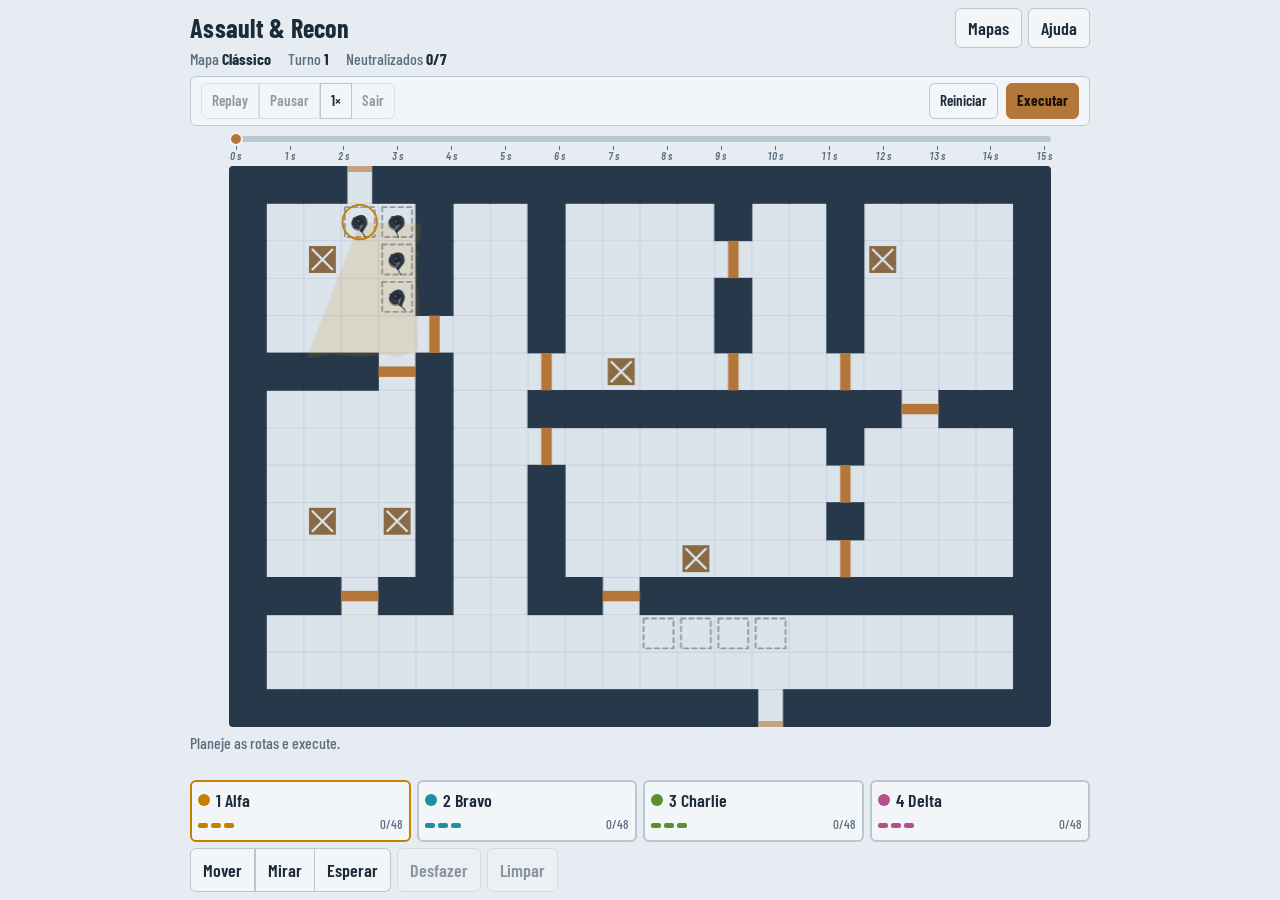
==== index.html @ 05cd3ec7 "feat: require a second tap to confirm restart" ====
<!doctype html>
<html lang="pt-BR">

<head>
  <meta charset="utf-8">
  <meta name="viewport" content="width=device-width, initial-scale=1, viewport-fit=cover">
  <title>Assault & Recon</title>

  <!-- Tipografia -->
  <link rel="preconnect" href="https://fonts.googleapis.com">
  <link rel="preconnect" href="https://fonts.gstatic.com" crossorigin>
  <link href="https://fonts.googleapis.com/css2?family=Barlow+Condensed:wght@500;600;700&display=swap" rel="stylesheet">

  <!-- Módulos CSS -->
  <link rel="stylesheet" href="css/theme.css">
  <link rel="stylesheet" href="css/layout.css">
  <link rel="stylesheet" href="css/stage.css">
  <link rel="stylesheet" href="css/hud.css">
  <link rel="stylesheet" href="css/modals.css">
</head>

<body>
  <main class="app">
    <!-- Cabeçalho e estatísticas -->
    <header class="top">
      <h1>Assault & Recon</h1>
      <div class="hbtn">
        <button data-open="sheetGen">Mapas</button>
        <button data-open="sheetHelp">Ajuda</button>
      </div>
      <div class="stat">
        <span>Mapa <b id="mapname">Clássico</b></span>
        <span>Turno <b id="turn">1</b></span>
        <span>Neutralizados <b id="foes">0/0</b></span>
      </div>
    </header>

    <!-- Barra superior: replay, tempo e ações do turno -->
    <div class="topbar">
      <div class="seg" role="group" aria-label="Replay">
        <button id="replayBtn">Replay</button>
        <button id="replayToggle">Pausar</button>
        <button id="replaySpeed" title="Velocidade do replay">1×</button>
        <button id="replayClose">Sair</button>
      </div>
      <span class="time" id="timeTxt"></span>
      <button id="reset">Reiniciar</button>
      <button id="go" class="go">Executar</button>
    </div>

    <!-- Área tática do mapa -->
    <div class="stage" id="stage">
      <div class="board">
        <!-- Barra de tempo: mesma largura do mapa, marcas a cada segundo -->
        <div class="timebar">
          <input type="range" id="timeline" min="0" max="15" step="0.01" value="0" aria-label="Tempo do turno">
          <div class="ticks" id="ticks"></div>
        </div>
        <canvas id="cv" aria-label="Mapa tático"></canvas>
      </div>
      <div class="over" id="over" hidden>
        <p id="overMsg"></p>
        <button id="again">Jogar de novo</button>
      </div>
    </div>

    <!-- Registro de eventos (Log) -->
    <p class="log" id="log" aria-live="polite"></p>

    <!-- Painel de comando e esquadrão -->
    <section class="panel">
      <div class="squad" id="squad"></div>
      <div class="tools">
        <div class="seg" role="group" aria-label="Modo">
          <button data-mode="move" aria-pressed="false">Mover</button>
          <button data-mode="aim" aria-pressed="false">Mirar</button>
          <button data-mode="wait" aria-pressed="false">Esperar</button>
        </div>
        <button id="undo">Desfazer</button>
        <button id="clear">Limpar</button>
      </div>
    </section>

    <!-- Modal: Gerador de mapas -->
    <div class="sheet" id="sheetGen" hidden role="dialog" aria-modal="true" aria-labelledby="genTitle">
      <div class="sheet-card">
        <div class="sheet-head">
          <h2 id="genTitle">Gerador de mapas</h2>
          <button data-close>Fechar</button>
        </div>
        <div class="sheet-body">
          <div class="fields">
            <label><span>Largura <output id="pWo"></output></span><input type="range" id="pW" min="14" max="32"
                value="22"></label>
            <label><span>Altura <output id="pHo"></output></span><input type="range" id="pH" min="10" max="22"
                value="15"></label>
            <label><span>Salas <output id="pRo"></output></span><input type="range" id="pR" min="2" max="14"
                value="6"></label>
            <label><span>Inimigos <output id="pEo"></output></span><input type="range" id="pE" min="1" max="20"
                value="7"></label>
            <label><span>Caixas <output id="pCo"></output></span><input type="range" id="pC" min="0" max="20"
                value="8"></label>
            <label><span>Portas extras <output id="pXo"></output></span><input type="range" id="pX" min="0" max="8"
                value="3"></label>
            <label><span>Corredores <output id="pKo"></output></span><input type="range" id="pK" min="0" max="100"
                step="10" value="40"></label>
            <label><span>Largura do corredor <output id="pKwo"></output></span><input type="range" id="pKw" min="2"
                max="3" value="2"></label>
            <label><span>Semente</span><input type="text" id="pSeed" maxlength="16" autocomplete="off"
                spellcheck="false"></label>
          </div>
          <div class="tools">
            <button id="genBtn">Gerar mapa</button>
            <button id="reroll">Nova semente</button>
            <button id="classic">Mapa clássico</button>
            <button id="wipe">Apagar dados salvos</button>
          </div>
        </div>
      </div>
    </div>

    <!-- Modal: Como jogar -->
    <div class="sheet" id="sheetHelp" hidden role="dialog" aria-modal="true" aria-labelledby="helpTitle">
      <div class="sheet-card">
        <div class="sheet-head">
          <h2 id="helpTitle">Como jogar</h2>
          <button data-close>Fechar</button>
        </div>
        <div class="sheet-body">
          <p>Sem nenhum modo ativo, toque num operador no mapa para selecioná-lo; tocar de novo no botão do modo ativo
            o desliga. No modo Mover, cada toque no mapa soma um trecho à rota, inclusive até a casa de outro operador. No modo
            Mirar, toque onde ele deve apontar quando parar. As casas destacadas mostram o que ele vai enxergar dali (as
            mais claras ficam atrás de caixas).</p>
          <p>No turno 1 você escolhe por onde entrar: os quadrados tracejados são as vagas das entradas. Mapas com pelo
            menos 6 salas e corredores somados têm duas, nos cantos superior esquerdo e inferior direito. Os menores têm
            uma só, sorteada entre esses dois cantos. Com um operador selecionado, no modo Mover, toque numa vaga livre para
            levá-lo até ela. A rota dele é apagada. A abertura na parede externa de cada entrada marca por onde o esquadrão
            chegou.</p>
          <p>Planeje o esquadrão inteiro e toque em Executar: todos agem ao mesmo tempo. Inimigos só aparecem quando
            alguém os enxerga, e pegar um alvo de costas é a melhor jogada. Caixas dão cobertura parcial. Portas
            fechadas bloqueiam a visão até alguém entrar.</p>
          <p>No gerador, a mesma semente com os mesmos parâmetros sempre gera o mesmo mapa, então dá para compartilhar
            uma fase só passando esses valores.</p>
          <p>O progresso fica salvo neste navegador, separado por mapa: o plano do esquadrão e o estado da partida.
            Voltar a um mapa já jogado retoma de onde parou; Reiniciar começa do zero (toque de novo em até 3 s para confirmar).</p>
          <p>Cada operador anda até 48 casas por turno (diagonais contam como 1,4). O cartão mostra quanto da rota já
            foi usado, e um trecho que passa do limite é cortado no último ponto alcançável.</p>
          <p>Esperar sincroniza a equipe: com um operador selecionado, toque num ponto da rota dele (ou nele mesmo) para
            marcar onde ele para. Depois toque num ponto da rota de outro operador: quando esse outro passar por ali, o
            primeiro segue. Se quem dá o sinal cair, a espera é liberada.</p>
          <p>Operadores nunca ocupam a mesma casa. Em qualquer disputa de casa vence a rota criada primeiro: se duas
            rotas terminam na mesma casa, a criada depois é cortada antes dela, e quem está parado sem rota mantém a
            sua casa. Quem encontrar a próxima casa ocupada fica parado (anel tracejado) até ela liberar. Cada turno
            dura no máximo 15 s de ação, mostrados na barra de tempo acima do mapa. Aos 15 s tudo congela, até tiroteios. Tempo parado por bloqueio ou
            espera é tempo a menos andando. Quem congelar no meio de um passo termina esse passo no começo do turno
            seguinte.</p>
          <p>Replay: a mesma barra de tempo permite avançar ou voltar; o botão de velocidade alterna entre 1×, 0.5× e
            0.25×.</p>
          <p>Zoom: pinça no celular ou roda do mouse. Com zoom, arraste o mapa para movê-lo.</p>
          <p>Atalhos: 1 a 4 seleciona, M move, A mira, E espera (de novo desliga o modo), Z desfaz, R replay, Enter executa.</p>
        </div>
      </div>
    </div>
  </main>

  <!-- Assault & Recon JavaScript (ES Module) -->
  <script type="module" src="js/app.js"></script>
</body>

</html>
---- css/theme.css ----
:root {
  --bg: #E6ECF1;
  --board: #DCE4EB;
  --grid: #C9D4DE;
  --wall: #26384A;
  --ink: #1C2B3A;
  --muted: #5B6E80;
  --crate: #8A6A44;
  --door: #B5763A;
  --enemy: #C8402C;
  --panel: #F3F6F9;
  --line: #B9C7D3;
  --gotext: #1C1206;
  --op0: #C67F00;
  --op1: #1F8FA3;
  --op2: #5E8F2E;
  --op3: #B4508A;
  color-scheme: light;
  box-sizing: border-box;
  padding-top: env(safe-area-inset-top, 0px);
  padding-bottom: env(safe-area-inset-bottom, 0px);
}

@media (prefers-color-scheme: dark) {
  :root:not([data-theme="light"]) {
    --bg: #132030;
    --board: #1A293A;
    --grid: #23374B;
    --wall: #C9D6E2;
    --ink: #E4ECF3;
    --muted: #8FA3B6;
    --crate: #A98758;
    --door: #D9954F;
    --enemy: #F06A52;
    --panel: #1D2E41;
    --line: #2E4559;
    --gotext: #1C1206;
    --op0: #F2B134;
    --op1: #5EC8D8;
    --op2: #9CCB6A;
    --op3: #E58FB5;
    color-scheme: dark;
  }
}

:root[data-theme="dark"] {
  --bg: #132030;
  --board: #1A293A;
  --grid: #23374B;
  --wall: #C9D6E2;
  --ink: #E4ECF3;
  --muted: #8FA3B6;
  --crate: #A98758;
  --door: #D9954F;
  --enemy: #F06A52;
  --panel: #1D2E41;
  --line: #2E4559;
  --gotext: #1C1206;
  --op0: #F2B134;
  --op1: #5EC8D8;
  --op2: #9CCB6A;
  --op3: #E58FB5;
  color-scheme: dark;
}

*, *::before, *::after {
  box-sizing: border-box;
}

html, body {
  margin: 0;
  height: 100%;
  overflow: hidden;
  overscroll-behavior: none;
  background: var(--bg);
  color: var(--ink);
}

body {
  font: 500 18px/1.35 'Barlow Condensed', 'Arial Narrow', 'Roboto Condensed', sans-serif;
  -webkit-tap-highlight-color: transparent;
}
---- css/layout.css ----
.app {
  max-width: 920px;
  width: 100%;
  height: 100%;
  margin: 0 auto;
  padding: 8px 10px;
  display: flex;
  flex-direction: column;
  gap: 6px;
}

.top {
  display: grid;
  grid-template-columns: minmax(0, 1fr) auto;
  align-items: center;
  gap: 0 10px;
}

h1 {
  margin: 0;
  font-weight: 700;
  font-size: 26px;
  letter-spacing: .01em;
  white-space: nowrap;
  overflow: hidden;
  text-overflow: ellipsis;
}

.hbtn {
  display: flex;
  gap: 6px;
}

.hbtn button {
  min-height: 40px;
  padding: 4px 12px;
}

.stat {
  grid-column: 1 / -1;
  color: var(--muted);
  font-size: 16px;
  white-space: nowrap;
  overflow: hidden;
  text-overflow: ellipsis;
}

.stat span {
  margin-right: 14px;
}

.stat b {
  color: var(--ink);
  font-weight: 700;
}
---- css/stage.css ----
.stage {
  flex: 1;
  position: relative;
  min-height: 0;
  min-width: 0;
  overflow: hidden;
  display: flex;
  align-items: center;
  justify-content: center;
}

.board {
  display: flex;
  flex-direction: column;
  gap: 4px;
}

/* A largura própria da barra não conta: ela acompanha a largura do mapa */
.timebar {
  contain: inline-size;
}

/* Polegar de 14px: marcas e preenchimento usam o mesmo centro, 7px + (100% - 14px) * fração */
.timebar input[type=range] {
  --fill: var(--door);
  -webkit-appearance: none;
  appearance: none;
  display: block;
  width: 100%;
  height: 14px;
  margin: 0;
  background: transparent;
  cursor: pointer;
}

.timebar input[type=range].frozen {
  --fill: var(--enemy);
}

.timebar input[type=range]:disabled {
  cursor: default;
}

.timebar input[type=range]::-webkit-slider-runnable-track {
  height: 6px;
  border-radius: 3px;
  background: linear-gradient(to right, var(--fill) calc(7px + (100% - 14px) * var(--p, 0)), var(--line) 0);
}

.timebar input[type=range]::-moz-range-track {
  height: 6px;
  border-radius: 3px;
  background: linear-gradient(to right, var(--fill) calc(7px + (100% - 14px) * var(--p, 0)), var(--line) 0);
}

.timebar input[type=range]::-webkit-slider-thumb {
  -webkit-appearance: none;
  box-sizing: border-box;
  width: 14px;
  height: 14px;
  margin-top: -4px;
  border-radius: 50%;
  border: 2px solid var(--panel);
  background: var(--fill);
}

.timebar input[type=range]::-moz-range-thumb {
  box-sizing: border-box;
  width: 14px;
  height: 14px;
  border-radius: 50%;
  border: 2px solid var(--panel);
  background: var(--fill);
}

.ticks {
  position: relative;
  height: 16px;
}

.ticks i {
  position: absolute;
  top: 0;
  left: calc(7px + (100% - 14px) * var(--f));
  width: 1px;
  height: 4px;
  background: var(--muted);
}

.ticks i[data-s]::after {
  content: attr(data-s) " s";
  position: absolute;
  top: 3px;
  left: 0;
  transform: translateX(-50%);
  color: var(--muted);
  font-size: 11px;
  font-weight: 600;
  white-space: nowrap;
  font-variant-numeric: tabular-nums;
}

canvas {
  display: block;
  border-radius: 4px;
  touch-action: none;
  cursor: crosshair;
}

.topbar {
  display: flex;
  align-items: center;
  gap: 8px;
  background: var(--panel);
  padding: 6px 10px;
  border-radius: 6px;
  border: 1px solid var(--line);
}

.topbar .time {
  flex: 1;
  min-width: 0;
  color: var(--muted);
  font-weight: 700;
  font-variant-numeric: tabular-nums;
  white-space: nowrap;
}

.topbar button {
  min-height: 36px;
  padding: 4px 10px;
  font-size: 15px;
}

.over {
  position: absolute;
  inset: 0;
  display: flex;
  flex-direction: column;
  align-items: center;
  justify-content: center;
  gap: 12px;
  background: color-mix(in srgb, var(--bg) 78%, transparent);
}

.over[hidden] {
  display: none;
}

.over p {
  margin: 0;
  font-size: 34px;
  font-weight: 700;
  text-align: center;
  padding: 0 16px;
}
---- css/hud.css ----
.log {
  margin: 0;
  height: 2.6em;
  overflow: hidden;
  color: var(--muted);
  font-size: 16px;
  line-height: 1.3;
  white-space: pre-line;
}

.panel {
  display: flex;
  flex-direction: column;
  gap: 6px;
}

.squad {
  display: grid;
  grid-template-columns: repeat(4, minmax(0, 1fr));
  gap: 6px;
}

button {
  font: inherit;
  font-weight: 600;
  color: var(--ink);
  background: var(--panel);
  border: 1px solid var(--line);
  border-radius: 6px;
  min-height: 44px;
  padding: 6px 12px;
  cursor: pointer;
}

button:focus-visible {
  outline: 3px solid var(--op1);
  outline-offset: 2px;
}

button.armed {
  border-color: var(--enemy);
  color: var(--enemy);
}

button:disabled {
  opacity: .45;
  cursor: default;
}

.chip {
  display: flex;
  flex-direction: column;
  align-items: flex-start;
  gap: 4px;
  padding: 6px;
  border-width: 2px;
  min-width: 0;
}

.chip .nm {
  display: flex;
  align-items: center;
  gap: 6px;
  max-width: 100%;
  white-space: nowrap;
  overflow: hidden;
}

.chip .sw {
  width: 12px;
  height: 12px;
  border-radius: 50%;
  flex: none;
}

.chip .row {
  display: flex;
  align-items: center;
  justify-content: space-between;
  gap: 6px;
  width: 100%;
}

.chip .mv {
  font-size: 13px;
  min-height: 1.35em; /* mesma altura vazio ou com texto: o painel não muda o tamanho do palco */
  color: var(--muted);
  font-weight: 500;
  white-space: nowrap;
}

.pips {
  display: flex;
  gap: 3px;
}

.pips i {
  width: 10px;
  height: 5px;
  border-radius: 2px;
  background: var(--line);
}

.pips i.on {
  background: currentColor;
}

.chip.dead {
  opacity: .4;
}

.tools {
  display: flex;
  gap: 6px;
  flex-wrap: wrap;
}

.seg {
  display: flex;
}

.seg button {
  border-radius: 0;
}

.seg button:first-child {
  border-radius: 6px 0 0 6px;
}

.seg button:last-child {
  border-radius: 0 6px 6px 0;
  border-left: 0;
}

.seg button[aria-pressed="true"] {
  background: var(--ink);
  color: var(--bg);
  border-color: var(--ink);
}

.go {
  background: var(--door);
  border-color: var(--door);
  color: var(--gotext);
  font-weight: 700;
  padding: 6px 22px;
}

@media (max-width: 520px) {
  .chip {
    font-size: 16px;
  }
  .go {
    flex: 1;
  }
}
---- css/modals.css ----
.sheet {
  position: fixed;
  inset: 0;
  z-index: 20;
  display: flex;
  align-items: flex-end;
  justify-content: center;
  background: color-mix(in srgb, #000 45%, transparent);
}

.sheet[hidden] {
  display: none;
}

.sheet-card {
  background: var(--bg);
  width: 100%;
  max-width: 720px;
  max-height: 86%;
  display: flex;
  flex-direction: column;
  border-radius: 12px 12px 0 0;
  padding: 12px 16px calc(14px + env(safe-area-inset-bottom, 0px));
}

.sheet-head {
  display: flex;
  align-items: center;
  justify-content: space-between;
  gap: 12px;
  margin-bottom: 6px;
}

.sheet-head h2 {
  margin: 0;
  font-size: 24px;
  font-weight: 700;
}

.sheet-body {
  overflow: auto;
  overscroll-behavior: contain;
  min-height: 0;
}

.fields {
  display: grid;
  grid-template-columns: repeat(auto-fill, minmax(150px, 1fr));
  gap: 10px 18px;
  margin: 8px 0 12px;
}

.fields label {
  display: flex;
  flex-direction: column;
  gap: 4px;
  color: var(--muted);
}

.fields label span {
  display: flex;
  justify-content: space-between;
}

.fields output {
  color: var(--ink);
  font-weight: 700;
}

.fields input[type=range] {
  width: 100%;
  accent-color: var(--door);
  min-height: 28px;
}

.fields input[type=text] {
  font: inherit;
  color: var(--ink);
  background: var(--panel);
  border: 1px solid var(--line);
  border-radius: 6px;
  min-height: 40px;
  padding: 4px 10px;
}

.sheet-body p {
  max-width: 70ch;
  margin: 6px 0;
  color: var(--muted);
}

@media (min-width: 700px) {
  .sheet {
    align-items: center;
  }
  .sheet-card {
    border-radius: 12px;
    padding-bottom: 16px;
  }
}
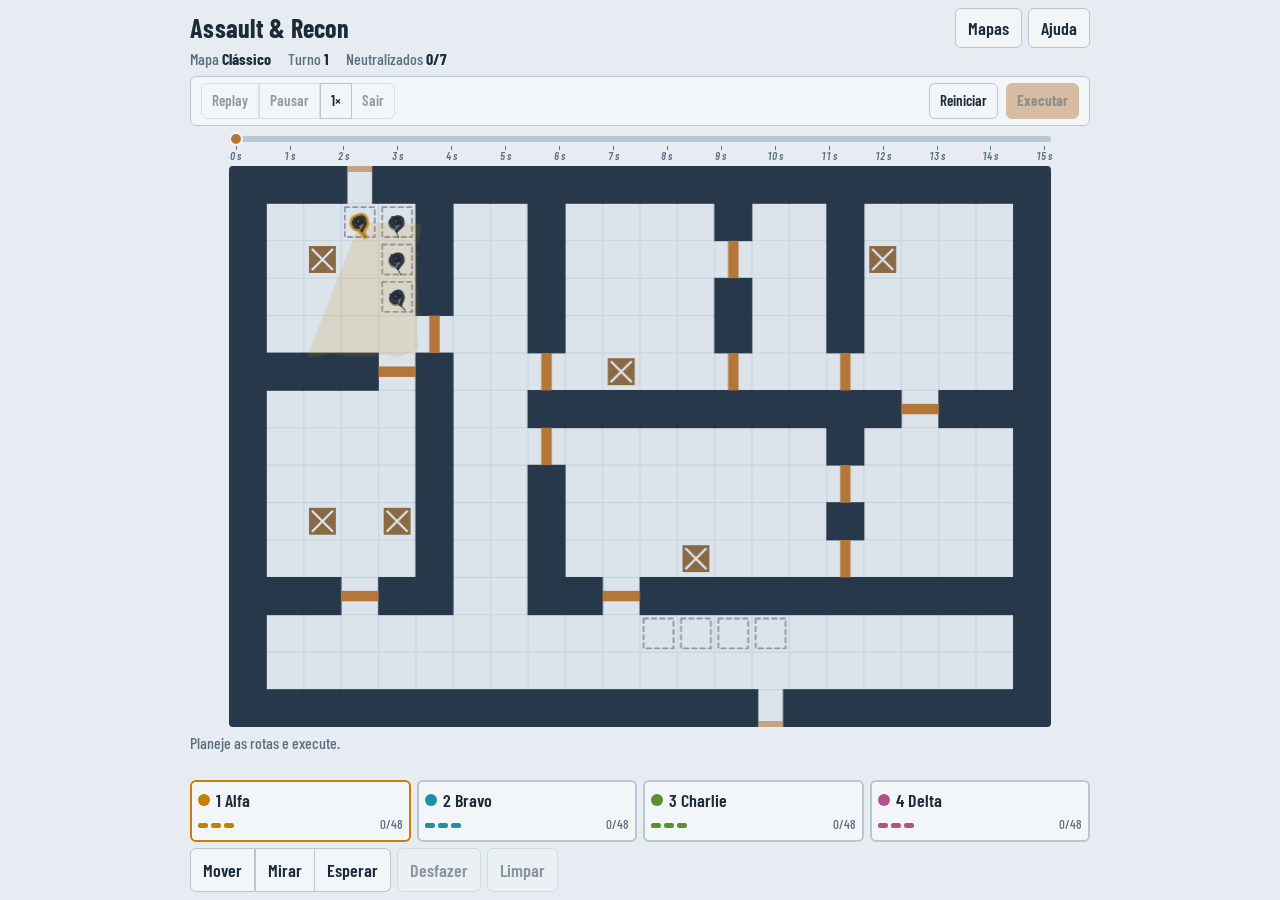
==== commit ea395d56: "feat: drop the 0.5 s turn minimum and require an order to execute" ====
--- a/index.html
+++ b/index.html
@@ -129,14 +129,16 @@
         <div class="sheet-body">
           <p>Sem nenhum modo ativo, toque num operador no mapa para selecioná-lo; tocar de novo no botão do modo ativo
             o desliga. No modo Mover, cada toque no mapa soma um trecho à rota, inclusive até a casa de outro operador. No modo
-            Mirar, toque onde ele deve apontar quando parar. As casas destacadas mostram o que ele vai enxergar dali (as
+            Mirar, toque num alvo: a partir do fim da rota já traçada, o operador mira ali sem parar, andando ou
+            esperando, até chegar ao ponto onde outra mira foi marcada. Inimigos à vista têm prioridade. Trocar de
+            operador desliga o modo ativo. As casas destacadas mostram o que ele vai enxergar dali (as
             mais claras ficam atrás de caixas).</p>
           <p>No turno 1 você escolhe por onde entrar: os quadrados tracejados são as vagas das entradas. Mapas com pelo
             menos 6 salas e corredores somados têm duas, nos cantos superior esquerdo e inferior direito. Os menores têm
             uma só, sorteada entre esses dois cantos. Com um operador selecionado, no modo Mover, toque numa vaga livre para
             levá-lo até ela. A rota dele é apagada. A abertura na parede externa de cada entrada marca por onde o esquadrão
             chegou.</p>
-          <p>Planeje o esquadrão inteiro e toque em Executar: todos agem ao mesmo tempo. Inimigos só aparecem quando
+          <p>Planeje o esquadrão inteiro e toque em Executar (ativo assim que houver alguma ordem): todos agem ao mesmo tempo. Inimigos só aparecem quando
             alguém os enxerga, e pegar um alvo de costas é a melhor jogada. Caixas dão cobertura parcial. Portas
             fechadas bloqueiam a visão até alguém entrar.</p>
           <p>No gerador, a mesma semente com os mesmos parâmetros sempre gera o mesmo mapa, então dá para compartilhar
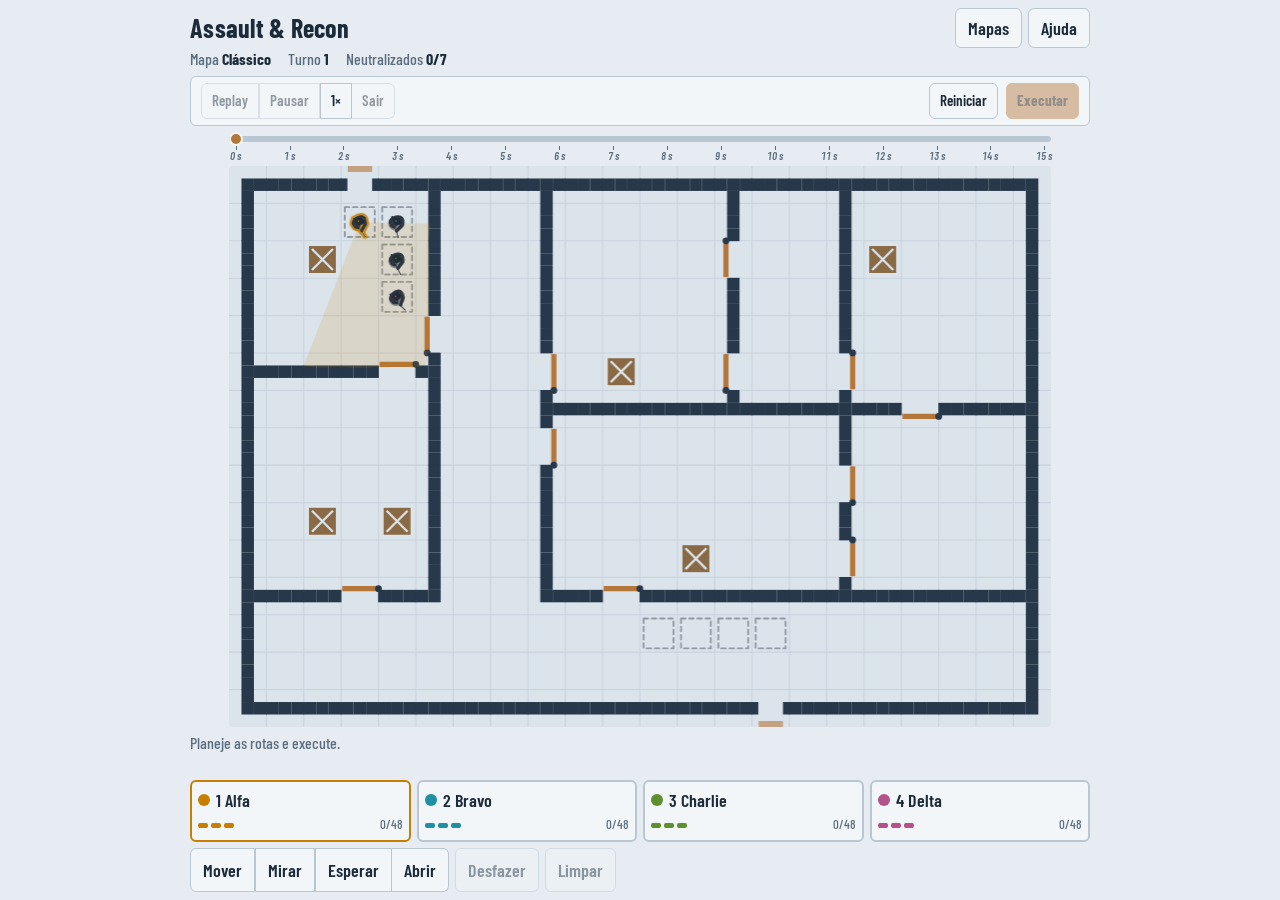
==== commit acba711f: "feat: thin walls, swinging doors and an open-door action Walls are drawn and ray-tested as a 1/3-til" ====
--- a/index.html
+++ b/index.html
@@ -75,6 +75,7 @@
           <button data-mode="move" aria-pressed="false">Mover</button>
           <button data-mode="aim" aria-pressed="false">Mirar</button>
           <button data-mode="wait" aria-pressed="false">Esperar</button>
+          <button data-mode="open" aria-pressed="false">Abrir</button>
         </div>
         <button id="undo">Desfazer</button>
         <button id="clear">Limpar</button>
@@ -139,7 +140,9 @@
             levá-lo até ela. A rota dele é apagada. A abertura na parede externa de cada entrada marca por onde o esquadrão
             chegou.</p>
           <p>Planeje o esquadrão inteiro e toque em Executar (ativo assim que houver alguma ordem): todos agem ao mesmo tempo. Inimigos só aparecem quando
-            alguém os enxerga, e pegar um alvo de costas é a melhor jogada. Caixas dão cobertura parcial. Portas
+            alguém os enxerga, e pegar um alvo de costas é a melhor jogada. Um inimigo alertado (por um tiro
+            próximo ou ao avistar alguém) passa a vigiar uma porta sorteada da sala, trocando de porta a cada 5 s, mas
+            continua enxergando só à frente. Caixas dão cobertura parcial. Portas
             fechadas bloqueiam a visão até alguém entrar.</p>
           <p>No gerador, a mesma semente com os mesmos parâmetros sempre gera o mesmo mapa, então dá para compartilhar
             uma fase só passando esses valores.</p>
@@ -147,9 +150,14 @@
             Voltar a um mapa já jogado retoma de onde parou; Reiniciar começa do zero (toque de novo em até 3 s para confirmar).</p>
           <p>Cada operador anda até 48 casas por turno (diagonais contam como 1,4). O cartão mostra quanto da rota já
             foi usado, e um trecho que passa do limite é cortado no último ponto alcançável.</p>
-          <p>Esperar sincroniza a equipe: com um operador selecionado, toque num ponto da rota dele (ou nele mesmo) para
-            marcar onde ele para. Depois toque num ponto da rota de outro operador: quando esse outro passar por ali, o
-            primeiro segue. Se quem dá o sinal cair, a espera é liberada.</p>
+          <p>Esperar sincroniza a equipe: com um operador selecionado, toque em Esperar e numa casa da rota de outro
+            operador. O fim da rota atual do selecionado (ou a casa onde ele está, se ainda não tem rota) fica preso a
+            essa casa: os movimentos traçados depois só começam quando o outro chegar lá. Combater inimigos continua
+            valendo durante a espera. Se quem dá o sinal cair, a espera é liberada.</p>
+          <p>Abrir: com um operador selecionado, toque em Abrir e numa porta ao lado do fim da rota dele (ou da casa
+            onde ele está). Uma chave marca o ponto. Lá ele abre a porta e só segue quando ela termina de girar. A porta
+            gira para um lado sorteado até encostar na parede ou num obstáculo (caixa, inimigo). Atravessar uma porta
+            fechada também a abre e espera o giro.</p>
           <p>Operadores nunca ocupam a mesma casa. Em qualquer disputa de casa vence a rota criada primeiro: se duas
             rotas terminam na mesma casa, a criada depois é cortada antes dela, e quem está parado sem rota mantém a
             sua casa. Quem encontrar a próxima casa ocupada fica parado (anel tracejado) até ela liberar. Cada turno
@@ -159,7 +167,7 @@
           <p>Replay: a mesma barra de tempo permite avançar ou voltar; o botão de velocidade alterna entre 1×, 0.5× e
             0.25×.</p>
           <p>Zoom: pinça no celular ou roda do mouse. Com zoom, arraste o mapa para movê-lo.</p>
-          <p>Atalhos: 1 a 4 seleciona, M move, A mira, E espera (de novo desliga o modo), Z desfaz, R replay, Enter executa.</p>
+          <p>Atalhos: 1 a 4 seleciona, M move, A mira, E espera, O abre porta (de novo desliga o modo), Z desfaz, R replay, Enter executa.</p>
         </div>
       </div>
     </div>
--- a/css/hud.css
+++ b/css/hud.css
@@ -153,6 +153,10 @@
   .go {
     flex: 1;
   }
+  .tools button {
+    padding: 6px 7px;
+    font-size: 16px;
+  }
 }
 
 
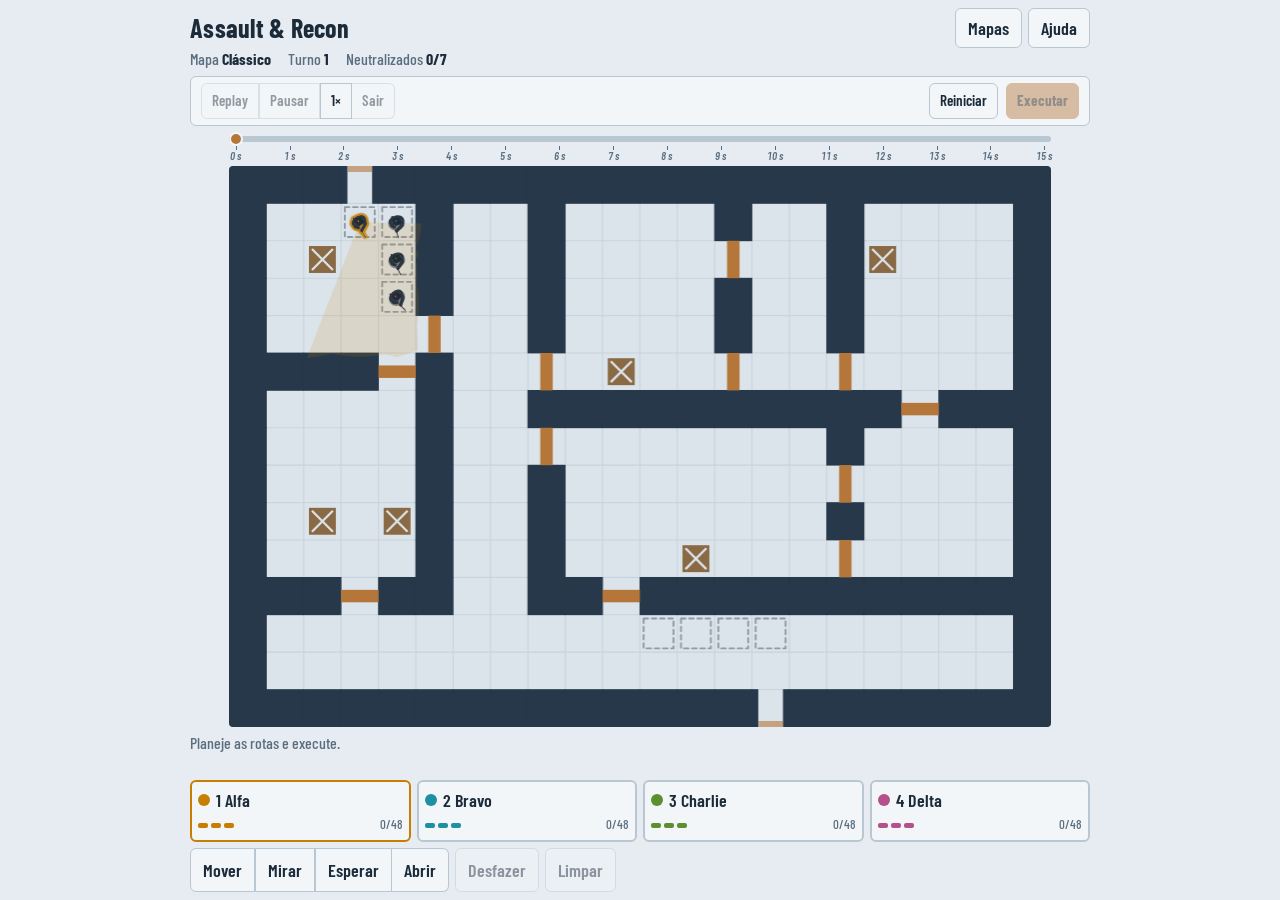
==== commit 43daefb6: "feat: back to sliding doors, 1/3 tile thick, key icon on the door Co-Authored-By: Claude Opus 5.5 <n" ====
--- a/index.html
+++ b/index.html
@@ -155,9 +155,8 @@
             essa casa: os movimentos traçados depois só começam quando o outro chegar lá. Combater inimigos continua
             valendo durante a espera. Se quem dá o sinal cair, a espera é liberada.</p>
           <p>Abrir: com um operador selecionado, toque em Abrir e numa porta ao lado do fim da rota dele (ou da casa
-            onde ele está). Uma chave marca o ponto. Lá ele abre a porta e só segue quando ela termina de girar. A porta
-            gira para um lado sorteado até encostar na parede ou num obstáculo (caixa, inimigo). Atravessar uma porta
-            fechada também a abre e espera o giro.</p>
+            onde ele está). Uma chave aparece sobre a porta. Lá ele abre a porta, que corre para dentro da parede, e
+            só segue quando ela termina de abrir. Atravessar uma porta fechada também a abre e espera ela correr.</p>
           <p>Operadores nunca ocupam a mesma casa. Em qualquer disputa de casa vence a rota criada primeiro: se duas
             rotas terminam na mesma casa, a criada depois é cortada antes dela, e quem está parado sem rota mantém a
             sua casa. Quem encontrar a próxima casa ocupada fica parado (anel tracejado) até ela liberar. Cada turno
